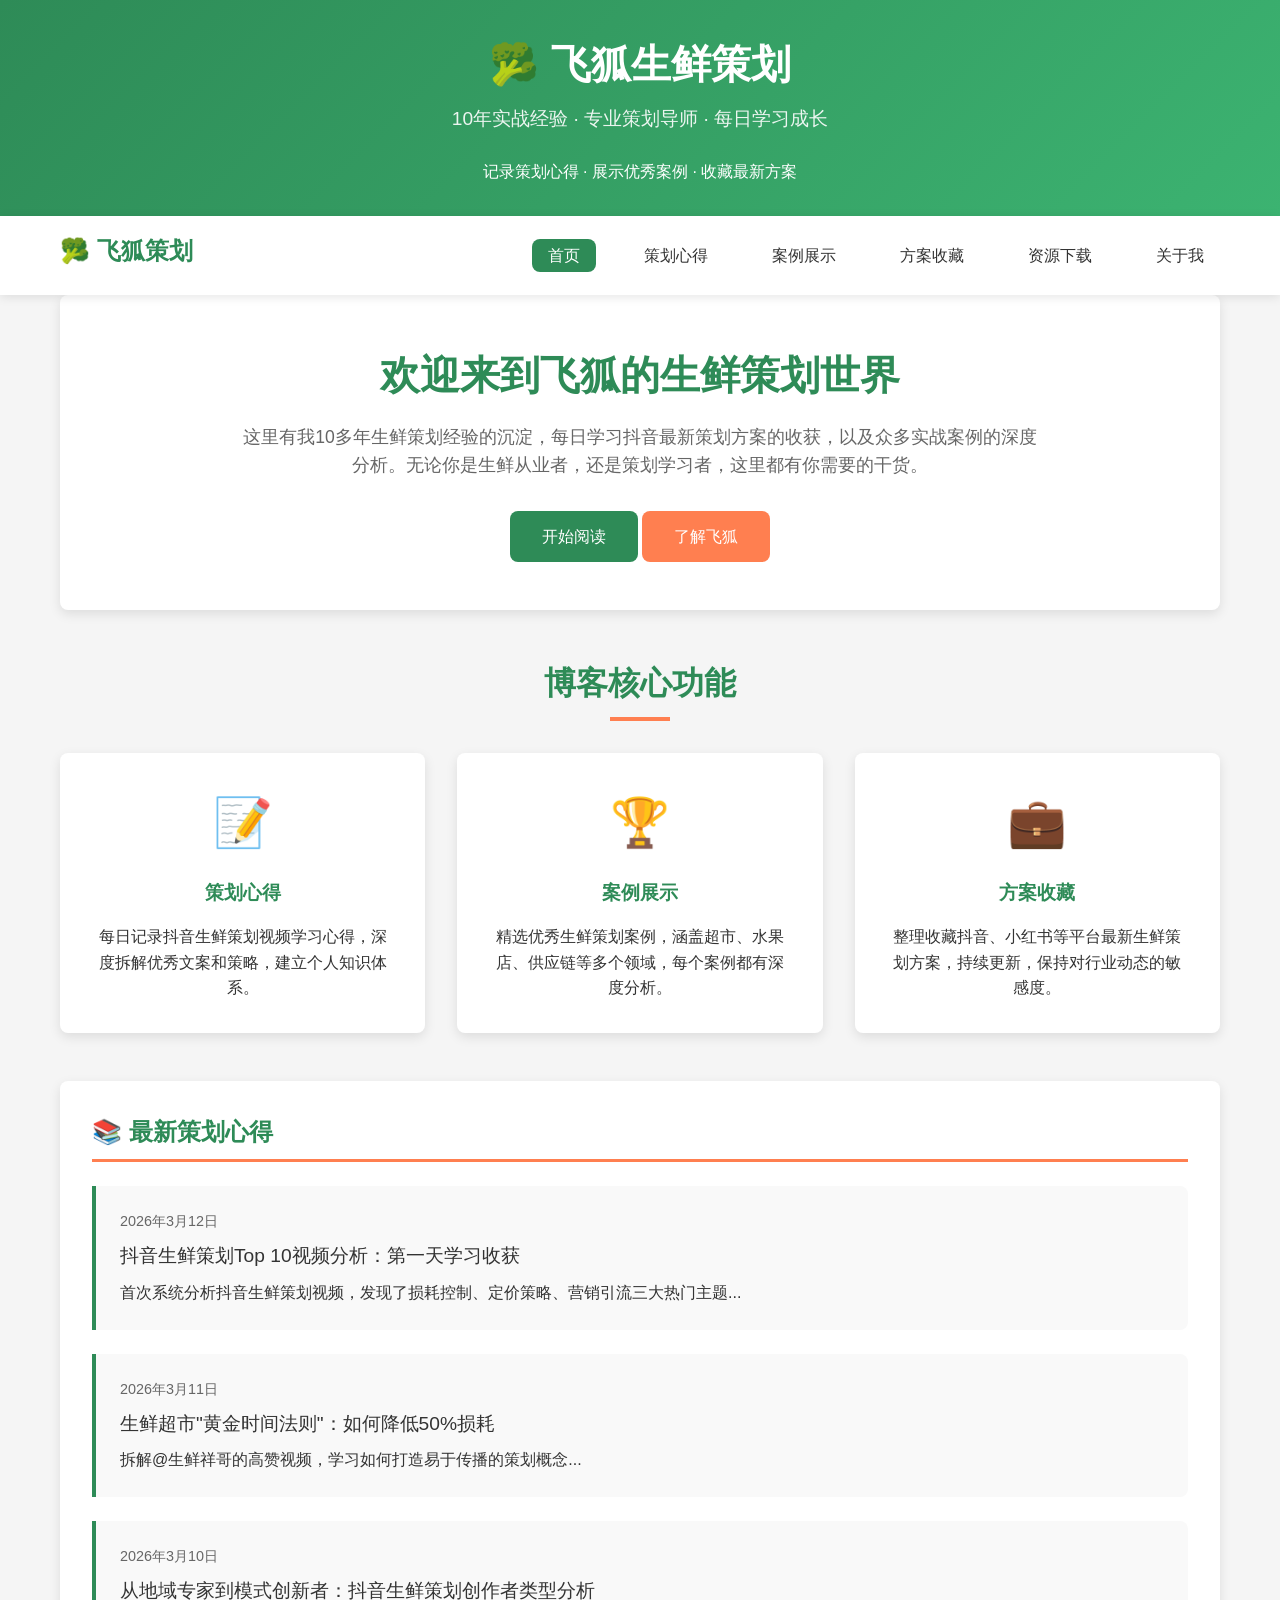
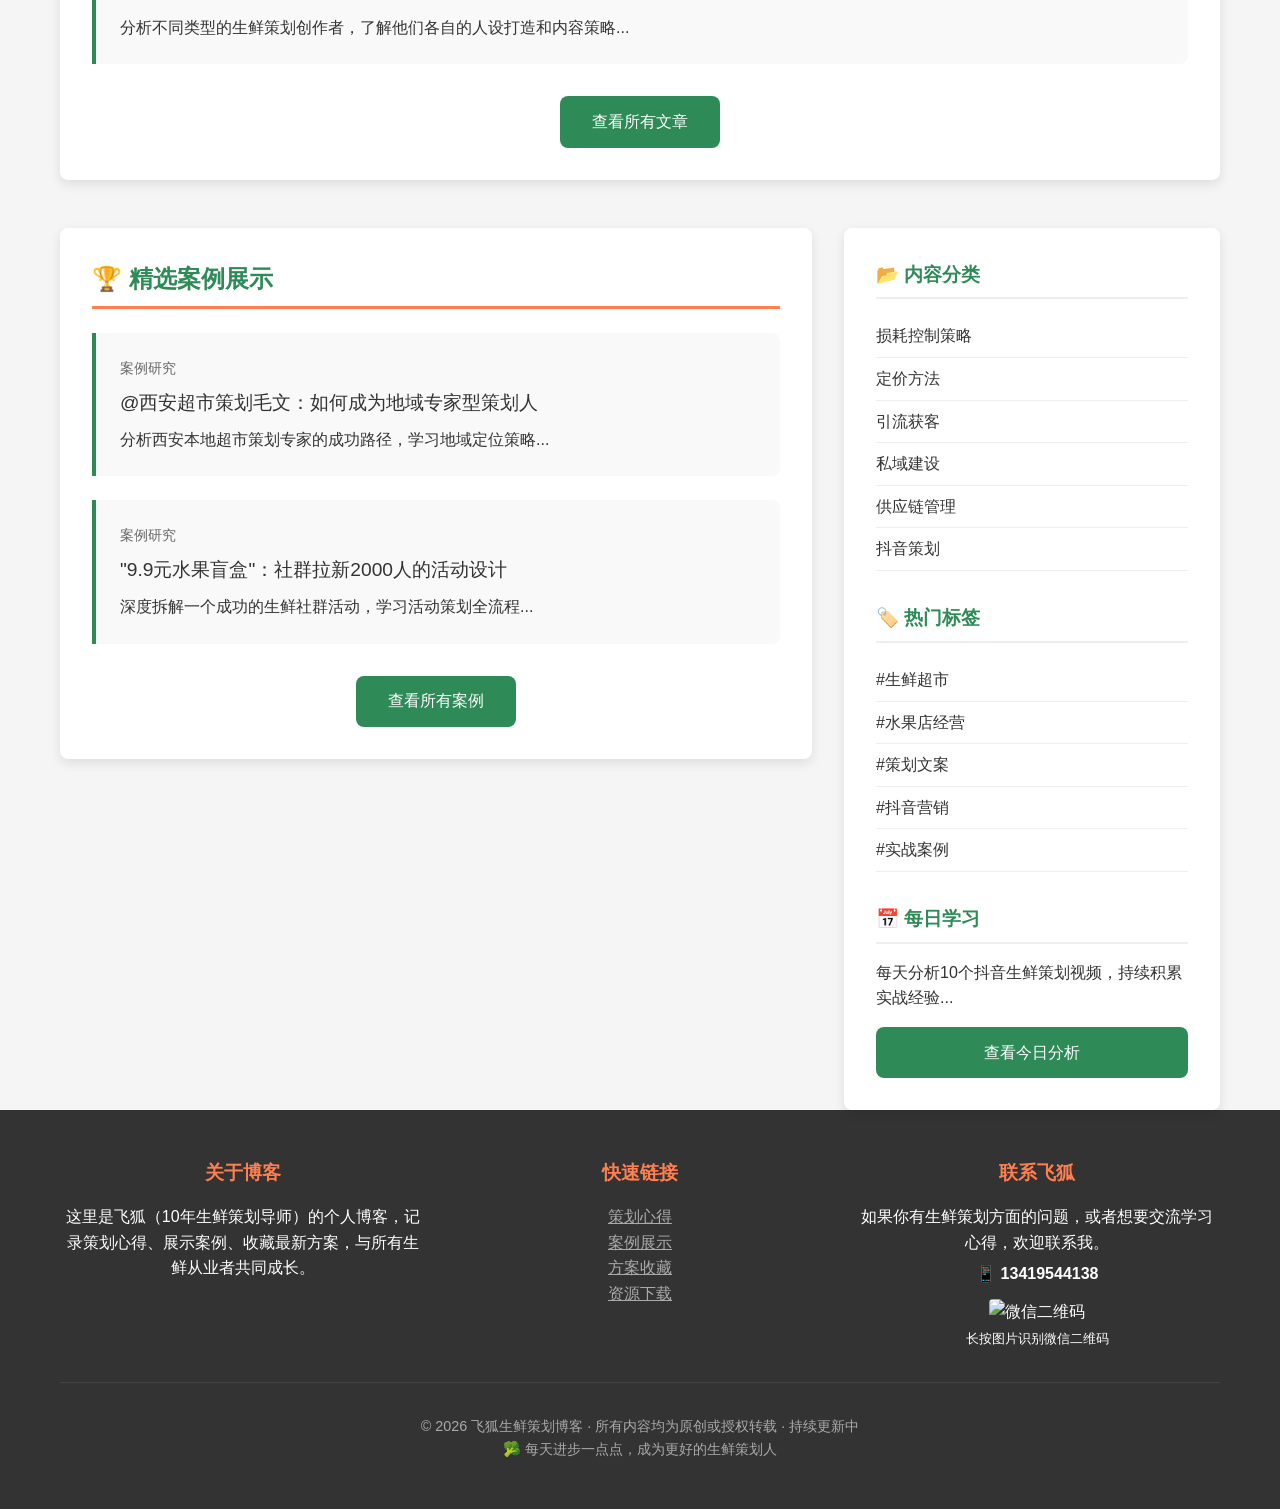
==== index.html @ ba827a5a "上传 index.html" ====
<!DOCTYPE html>
<html lang="zh-CN">
<head>
    <meta charset="UTF-8">
    <meta name="viewport" content="width=device-width, initial-scale=1.0">
    <title>飞狐生鲜策划 - 专业策划导师的博客</title>
    <style>
        /* 基础样式 */
        :root {
            --primary-color: #2E8B57; /* 森林绿 - 代表生鲜 */
            --secondary-color: #FF7F50; /* 珊瑚橙 - 代表活力 */
            --accent-color: #4682B4; /* 钢蓝色 - 代表专业 */
            --light-color: #F5F5F5;
            --dark-color: #333333;
            --border-radius: 8px;
            --box-shadow: 0 4px 12px rgba(0, 0, 0, 0.1);
            --transition: all 0.3s ease;
        }
        
        * {
            margin: 0;
            padding: 0;
            box-sizing: border-box;
        }
        
        body {
            font-family: 'Segoe UI', 'Microsoft YaHei', sans-serif;
            line-height: 1.6;
            color: var(--dark-color);
            background-color: var(--light-color);
        }
        
        .container {
            max-width: 1200px;
            margin: 0 auto;
            padding: 0 20px;
        }
        
        /* 头部样式 */
        header {
            background: linear-gradient(135deg, var(--primary-color), #3CB371);
            color: white;
            padding: 2rem 0;
            text-align: center;
            box-shadow: var(--box-shadow);
        }
        
        .logo {
            font-size: 2.5rem;
            font-weight: bold;
            margin-bottom: 0.5rem;
        }
        
        .tagline {
            font-size: 1.2rem;
            opacity: 0.9;
            margin-bottom: 1.5rem;
        }
        
        /* 导航栏 */
        nav {
            background-color: white;
            padding: 1rem 0;
            position: sticky;
            top: 0;
            z-index: 100;
            box-shadow: 0 2px 10px rgba(0, 0, 0, 0.1);
        }
        
        .nav-container {
            display: flex;
            justify-content: space-between;
            align-items: center;
        }
        
        .nav-links {
            display: flex;
            gap: 2rem;
            list-style: none;
        }
        
        .nav-links a {
            text-decoration: none;
            color: var(--dark-color);
            font-weight: 500;
            padding: 0.5rem 1rem;
            border-radius: var(--border-radius);
            transition: var(--transition);
        }
        
        .nav-links a:hover {
            background-color: var(--primary-color);
            color: white;
        }
        
        .nav-links a.active {
            background-color: var(--primary-color);
            color: white;
        }
        
        /* 主要内容区 */
        main {
            padding: 3rem 0;
        }
        
        .hero {
            text-align: center;
            padding: 3rem 0;
            margin-bottom: 3rem;
            background: white;
            border-radius: var(--border-radius);
            box-shadow: var(--box-shadow);
        }
        
        .hero h1 {
            font-size: 2.5rem;
            color: var(--primary-color);
            margin-bottom: 1rem;
        }
        
        .hero p {
            font-size: 1.1rem;
            max-width: 800px;
            margin: 0 auto 2rem;
            color: #666;
        }
        
        /* 功能卡片 */
        .features {
            display: grid;
            grid-template-columns: repeat(auto-fit, minmax(300px, 1fr));
            gap: 2rem;
            margin-bottom: 3rem;
        }
        
        .feature-card {
            background: white;
            padding: 2rem;
            border-radius: var(--border-radius);
            box-shadow: var(--box-shadow);
            transition: var(--transition);
            text-align: center;
        }
        
        .feature-card:hover {
            transform: translateY(-5px);
            box-shadow: 0 8px 20px rgba(0, 0, 0, 0.15);
        }
        
        .feature-icon {
            font-size: 3rem;
            color: var(--primary-color);
            margin-bottom: 1rem;
        }
        
        .feature-card h3 {
            color: var(--primary-color);
            margin-bottom: 1rem;
        }
        
        /* 最新内容 */
        .latest-content {
            background: white;
            padding: 2rem;
            border-radius: var(--border-radius);
            box-shadow: var(--box-shadow);
            margin-bottom: 3rem;
        }
        
        .latest-content h2 {
            color: var(--primary-color);
            margin-bottom: 1.5rem;
            padding-bottom: 0.5rem;
            border-bottom: 3px solid var(--secondary-color);
        }
        
        .article-list {
            display: grid;
            gap: 1.5rem;
        }
        
        .article-item {
            padding: 1.5rem;
            border-left: 4px solid var(--primary-color);
            background: #F9F9F9;
            border-radius: 0 var(--border-radius) var(--border-radius) 0;
            transition: var(--transition);
        }
        
        .article-item:hover {
            background: #F0F8FF;
            transform: translateX(5px);
        }
        
        .article-date {
            color: #666;
            font-size: 0.9rem;
            margin-bottom: 0.5rem;
        }
        
        .article-title {
            font-size: 1.2rem;
            color: var(--dark-color);
            text-decoration: none;
            display: block;
            margin-bottom: 0.5rem;
        }
        
        .article-title:hover {
            color: var(--primary-color);
        }
        
        /* 侧边栏 */
        .sidebar {
            background: white;
            padding: 2rem;
            border-radius: var(--border-radius);
            box-shadow: var(--box-shadow);
        }
        
        .sidebar h3 {
            color: var(--primary-color);
            margin-bottom: 1rem;
            padding-bottom: 0.5rem;
            border-bottom: 2px solid #EEE;
        }
        
        .category-list, .tag-list {
            list-style: none;
        }
        
        .category-list li, .tag-list li {
            padding: 0.5rem 0;
            border-bottom: 1px solid #EEE;
        }
        
        .category-list a, .tag-list a {
            color: var(--dark-color);
            text-decoration: none;
            transition: var(--transition);
        }
        
        .category-list a:hover, .tag-list a:hover {
            color: var(--primary-color);
            padding-left: 5px;
        }
        
        /* 页脚 */
        footer {
            background-color: var(--dark-color);
            color: white;
            padding: 3rem 0;
            text-align: center;
        }
        
        .footer-content {
            display: grid;
            grid-template-columns: repeat(auto-fit, minmax(250px, 1fr));
            gap: 2rem;
            margin-bottom: 2rem;
        }
        
        .footer-section h3 {
            color: var(--secondary-color);
            margin-bottom: 1rem;
        }
        
        .copyright {
            padding-top: 2rem;
            border-top: 1px solid #444;
            color: #AAA;
            font-size: 0.9rem;
        }
        
        /* 响应式设计 */
        @media (max-width: 768px) {
            .nav-container {
                flex-direction: column;
                gap: 1rem;
            }
            
            .nav-links {
                flex-wrap: wrap;
                justify-content: center;
            }
            
            .hero h1 {
                font-size: 2rem;
            }
            
            .features {
                grid-template-columns: 1fr;
            }
        }
        
        /* 工具类 */
        .btn {
            display: inline-block;
            padding: 0.8rem 2rem;
            background-color: var(--primary-color);
            color: white;
            text-decoration: none;
            border-radius: var(--border-radius);
            font-weight: 500;
            transition: var(--transition);
            border: none;
            cursor: pointer;
        }
        
        .btn:hover {
            background-color: #26734d;
            transform: translateY(-2px);
        }
        
        .btn-secondary {
            background-color: var(--secondary-color);
        }
        
        .btn-secondary:hover {
            background-color: #e56b37;
        }
        
        .section-title {
            font-size: 2rem;
            color: var(--primary-color);
            text-align: center;
            margin-bottom: 2rem;
            position: relative;
        }
        
        .section-title::after {
            content: '';
            display: block;
            width: 60px;
            height: 4px;
            background-color: var(--secondary-color);
            margin: 0.5rem auto;
        }
    </style>
</head>
<body>
    <!-- 头部 -->
    <header>
        <div class="container">
            <div class="logo">🥦 飞狐生鲜策划</div>
            <div class="tagline">10年实战经验 · 专业策划导师 · 每日学习成长</div>
            <p>记录策划心得 · 展示优秀案例 · 收藏最新方案</p>
        </div>
    </header>

    <!-- 导航栏 -->
    <nav>
        <div class="container nav-container">
            <div class="logo" style="color: var(--primary-color); font-size: 1.5rem;">🥦 飞狐策划</div>
            <ul class="nav-links">
                <li><a href="index.html" class="active">首页</a></li>
                <li><a href="blog.html">策划心得</a></li>
                <li><a href="cases.html">案例展示</a></li>
                <li><a href="collection.html">方案收藏</a></li>
                <li><a href="resources.html">资源下载</a></li>
                <li><a href="about.html">关于我</a></li>
            </ul>
        </div>
    </nav>

    <!-- 主要内容 -->
    <main class="container">
        <!-- 英雄区域 -->
        <section class="hero">
            <h1>欢迎来到飞狐的生鲜策划世界</h1>
            <p>这里有我10多年生鲜策划经验的沉淀，每日学习抖音最新策划方案的收获，以及众多实战案例的深度分析。无论你是生鲜从业者，还是策划学习者，这里都有你需要的干货。</p>
            <a href="blog.html" class="btn">开始阅读</a>
            <a href="about.html" class="btn btn-secondary">了解飞狐</a>
        </section>

        <!-- 核心功能 -->
        <h2 class="section-title">博客核心功能</h2>
        <section class="features">
            <div class="feature-card">
                <div class="feature-icon">📝</div>
                <h3>策划心得</h3>
                <p>每日记录抖音生鲜策划视频学习心得，深度拆解优秀文案和策略，建立个人知识体系。</p>
            </div>
            
            <div class="feature-card">
                <div class="feature-icon">🏆</div>
                <h3>案例展示</h3>
                <p>精选优秀生鲜策划案例，涵盖超市、水果店、供应链等多个领域，每个案例都有深度分析。</p>
            </div>
            
            <div class="feature-card">
                <div class="feature-icon">💼</div>
                <h3>方案收藏</h3>
                <p>整理收藏抖音、小红书等平台最新生鲜策划方案，持续更新，保持对行业动态的敏感度。</p>
            </div>
        </section>

        <!-- 最新内容 -->
        <section class="latest-content">
            <h2>📚 最新策划心得</h2>
            <div class="article-list">
                <article class="article-item">
                    <div class="article-date">2026年3月12日</div>
                    <a href="article1.html" class="article-title">抖音生鲜策划Top 10视频分析：第一天学习收获</a>
                    <p>首次系统分析抖音生鲜策划视频，发现了损耗控制、定价策略、营销引流三大热门主题...</p>
                </article>
                
                <article class="article-item">
                    <div class="article-date">2026年3月11日</div>
                    <a href="article2.html" class="article-title">生鲜超市"黄金时间法则"：如何降低50%损耗</a>
                    <p>拆解@生鲜祥哥的高赞视频，学习如何打造易于传播的策划概念...</p>
                </article>
                
                <article class="article-item">
                    <div class="article-date">2026年3月10日</div>
                    <a href="article3.html" class="article-title">从地域专家到模式创新者：抖音生鲜策划创作者类型分析</a>
                    <p>分析不同类型的生鲜策划创作者，了解他们各自的人设打造和内容策略...</p>
                </article>
            </div>
            <div style="text-align: center; margin-top: 2rem;">
                <a href="blog.html" class="btn">查看所有文章</a>
            </div>
        </section>

        <!-- 侧边栏 -->
        <div style="display: grid; grid-template-columns: 2fr 1fr; gap: 2rem;">
            <div>
                <section class="latest-content">
                    <h2>🏆 精选案例展示</h2>
                    <div class="article-list">
                        <article class="article-item">
                            <div class="article-date">案例研究</div>
                            <a href="case1.html" class="article-title">@西安超市策划毛文：如何成为地域专家型策划人</a>
                            <p>分析西安本地超市策划专家的成功路径，学习地域定位策略...</p>
                        </article>
                        
                        <article class="article-item">
                            <div class="article-date">案例研究</div>
                            <a href="case2.html" class="article-title">"9.9元水果盲盒"：社群拉新2000人的活动设计</a>
                            <p>深度拆解一个成功的生鲜社群活动，学习活动策划全流程...</p>
                        </article>
                    </div>
                    <div style="text-align: center; margin-top: 2rem;">
                        <a href="cases.html" class="btn">查看所有案例</a>
                    </div>
                </section>
            </div>
            
            <div class="sidebar">
                <h3>📂 内容分类</h3>
                <ul class="category-list">
                    <li><a href="#">损耗控制策略</a></li>
                    <li><a href="#">定价方法</a></li>
                    <li><a href="#">引流获客</a></li>
                    <li><a href="#">私域建设</a></li>
                    <li><a href="#">供应链管理</a></li>
                    <li><a href="#">抖音策划</a></li>
                </ul>
                
                <h3 style="margin-top: 2rem;">🏷️ 热门标签</h3>
                <ul class="tag-list">
                    <li><a href="#">#生鲜超市</a></li>
                    <li><a href="#">#水果店经营</a></li>
                    <li><a href="#">#策划文案</a></li>
                    <li><a href="#">#抖音营销</a></li>
                    <li><a href="#">#实战案例</a></li>
                </ul>
                
                <h3 style="margin-top: 2rem;">📅 每日学习</h3>
                <p>每天分析10个抖音生鲜策划视频，持续积累实战经验...</p>
                <a href="daily.html" class="btn" style="margin-top: 1rem; display: block; text-align: center;">查看今日分析</a>
            </div>
        </div>
    </main>

    <!-- 页脚 -->
    <footer>
        <div class="container">
            <div class="footer-content">
                <div class="footer-section">
                    <h3>关于博客</h3>
                    <p>这里是飞狐（10年生鲜策划导师）的个人博客，记录策划心得、展示案例、收藏最新方案，与所有生鲜从业者共同成长。</p>
                </div>
                
                <div class="footer-section">
                    <h3>快速链接</h3>
                    <ul style="list-style: none;">
                        <li><a href="blog.html" style="color: #AAA;">策划心得</a></li>
                        <li><a href="cases.html" style="color: #AAA;">案例展示</a></li>
                        <li><a href="collection.html" style="color: #AAA;">方案收藏</a></li>
                        <li><a href="resources.html" style="color: #AAA;">资源下载</a></li>
                    </ul>
                </div>
                
                <div class="footer-section">
                    <h3>联系飞狐</h3>
                    <p>如果你有生鲜策划方面的问题，或者想要交流学习心得，欢迎联系我。</p>
                    <a href="tel:13419544138" style="display:block;font-weight:700;font-size:1rem;color:inherit;text-decoration:none;margin:6px 0;">📱 13419544138</a>
                    <img src="wx.jpg" alt="微信二维码" style="width:100px;height:100px;object-fit:contain;margin-top:6px;border-radius:4px;"/><br/>
                    <small>长按图片识别微信二维码</small>
                </div>
            </div>
            
            <div class="copyright">
                <p>© 2026 飞狐生鲜策划博客 · 所有内容均为原创或授权转载 · 持续更新中</p>
                <p>🥦 每天进步一点点，成为更好的生鲜策划人</p>
            </div>
        </div>
    </footer>

    <script>
        // 简单的交互效果
        document.addEventListener('DOMContentLoaded', function() {
            // 导航栏活动状态
            const currentPage = window.location.pathname.split('/').pop();
            const navLinks = document.querySelectorAll('.nav-links a');
            
            navLinks.forEach(link => {
                if (link.getAttribute('href') === currentPage) {
                    link.classList.add('active');
                } else {
                    link.classList.remove('active');
                }
            });
            
            // 文章点击效果
            const articles = document.querySelectorAll('.article-item');
            articles.forEach(article => {
                article.addEventListener('click', function(e) {
                    if (e.target.tagName !== 'A') {
                        const link = this.querySelector('.article-title');
                        if (link) {
                            window.location.href = link.href;
                        }
                    }
                });
            });
            
            // 欢迎消息
            console.log('🥦 欢迎来到飞狐生鲜策划博客！');
            console.log('💡 每天分析10个抖音生鲜策划视频，持续积累实战经验');
        });
    </script>
</body>
</html>
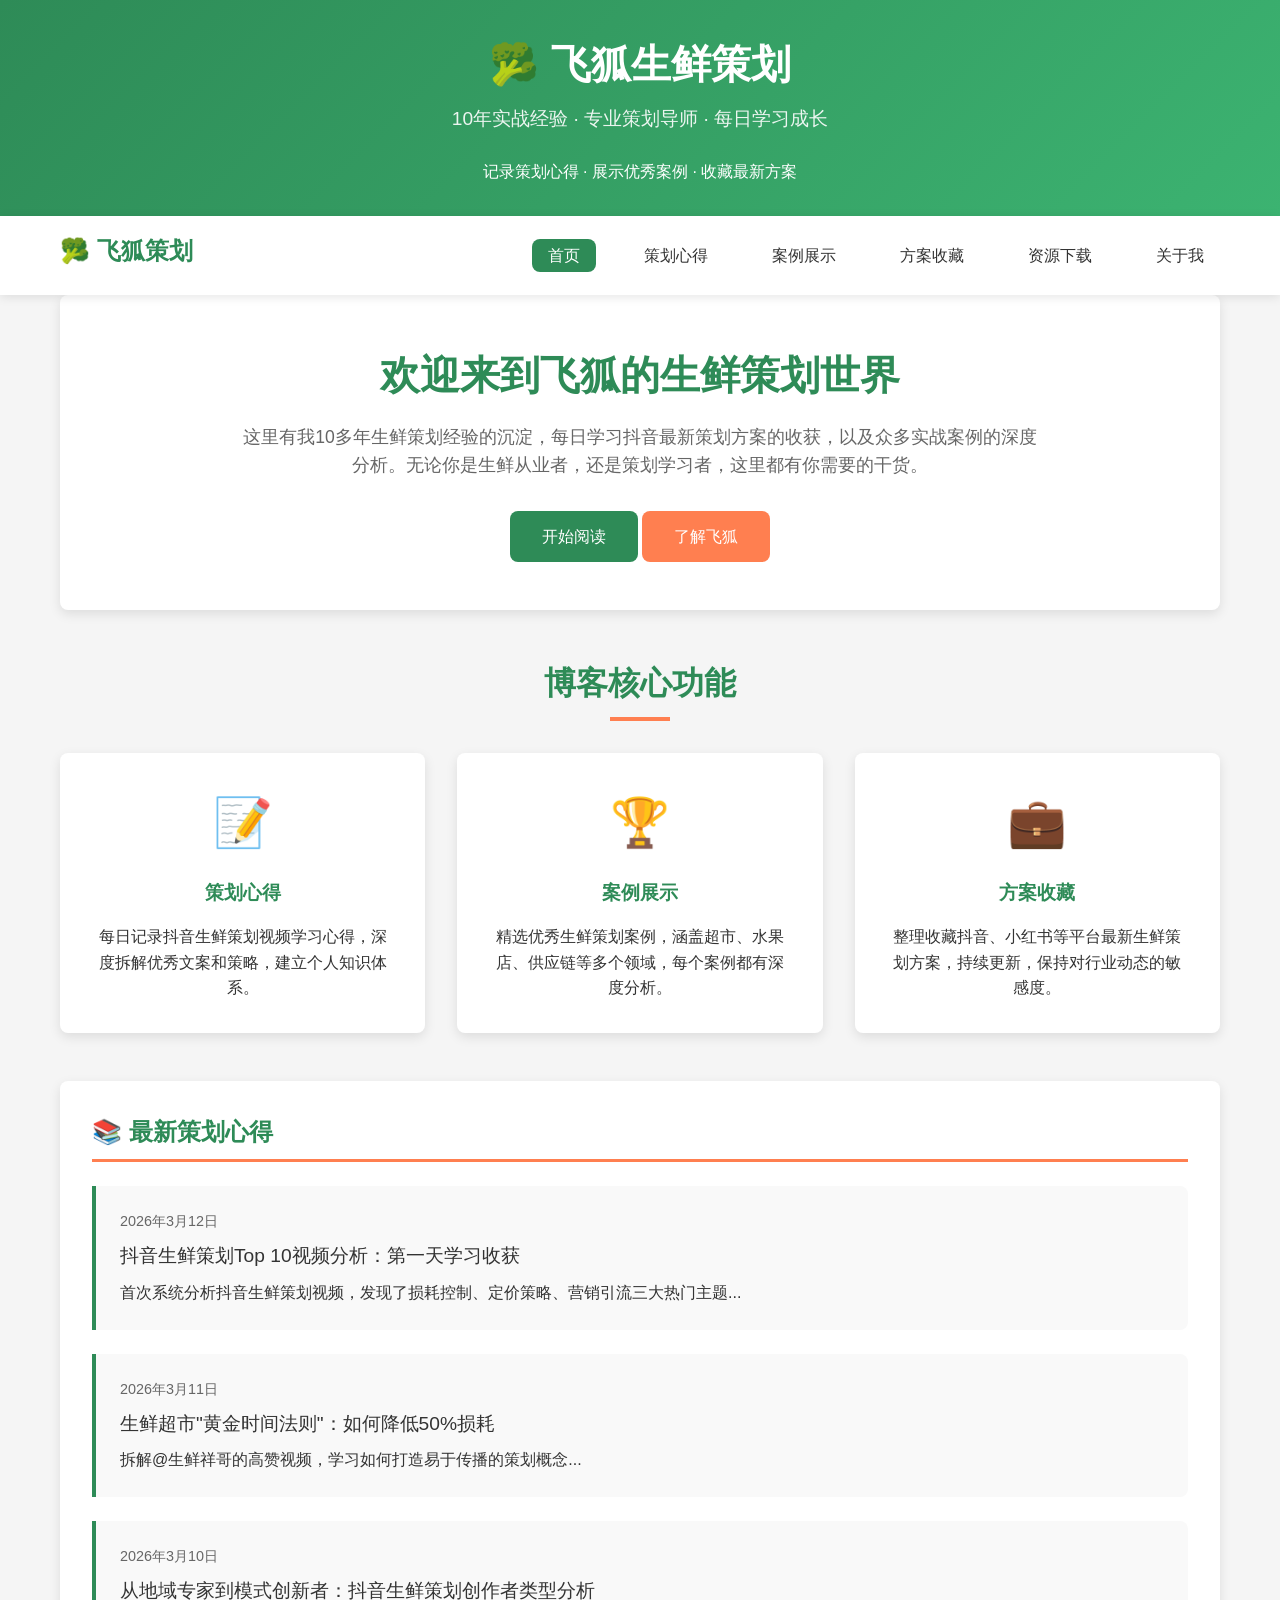
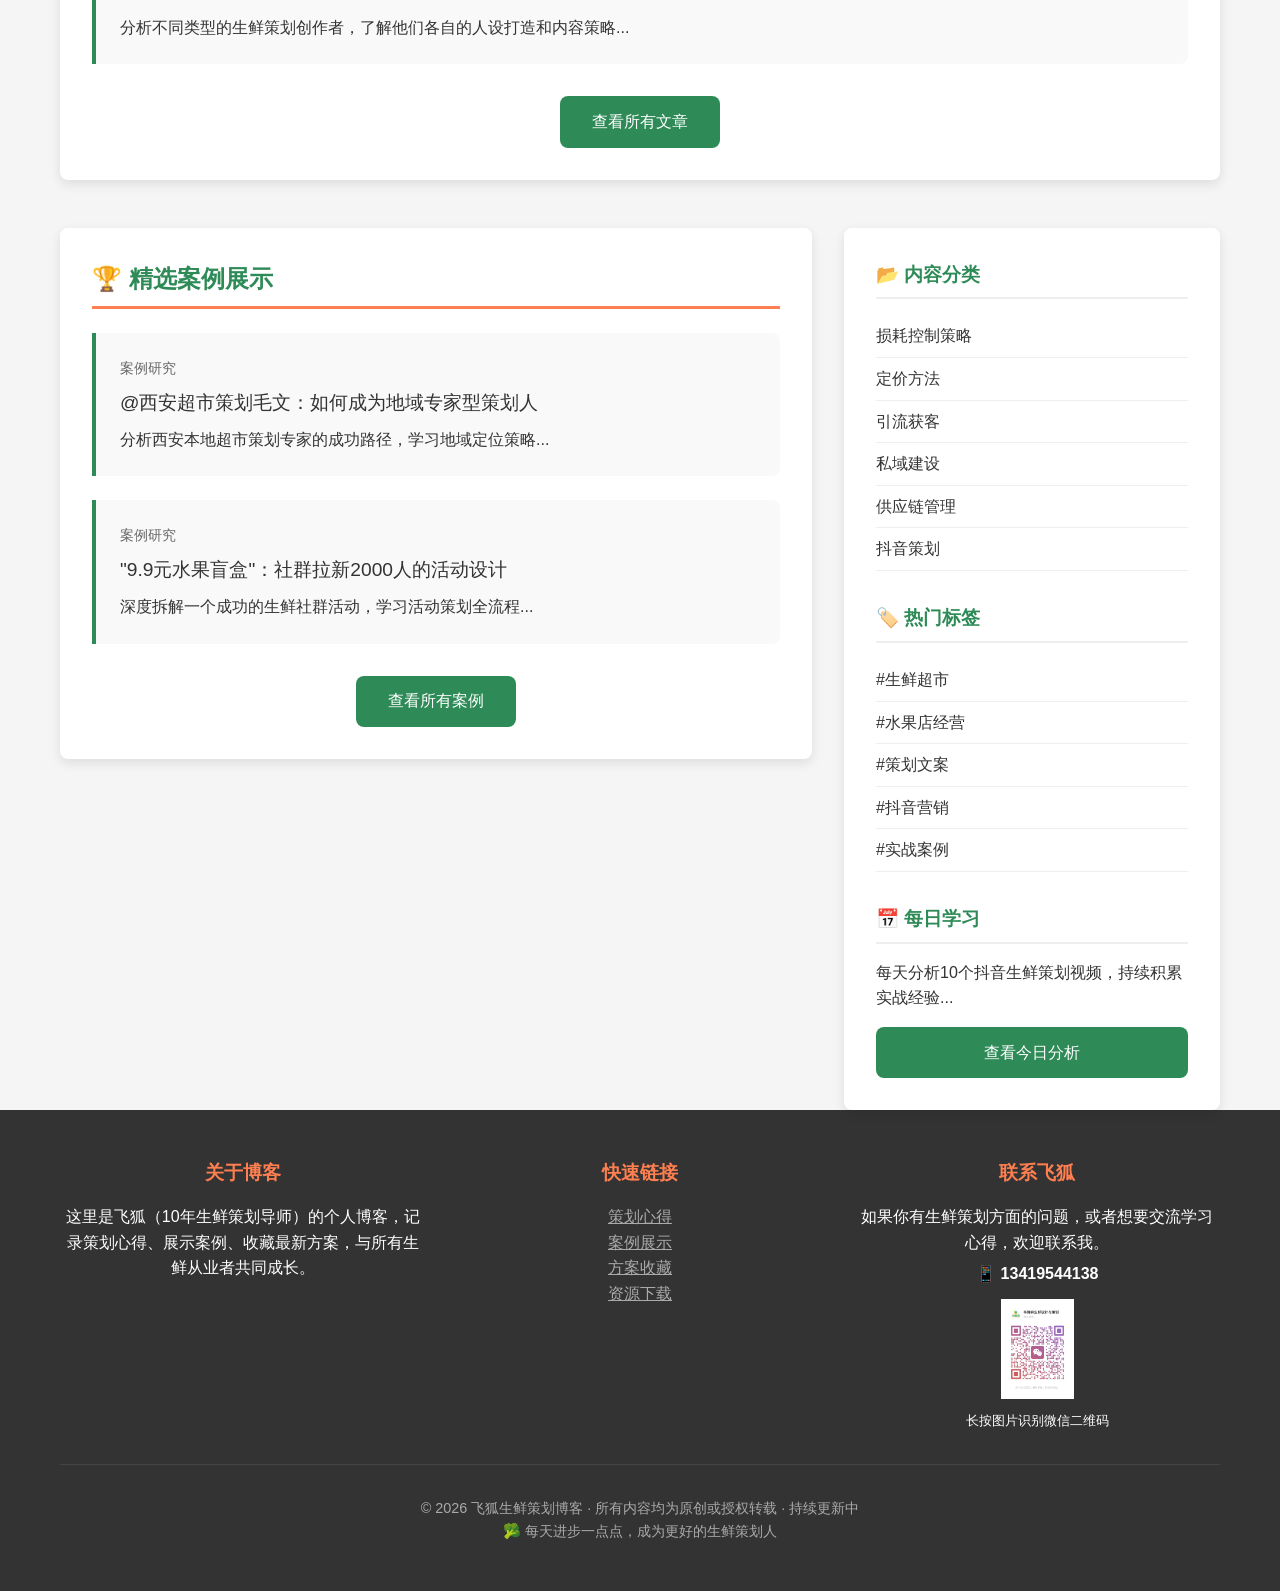
==== commit 61002586: "更新 index.html" ====
--- a/index.html
+++ b/index.html
@@ -3,7 +3,8 @@
 <head>
     <meta charset="UTF-8">
     <meta name="viewport" content="width=device-width, initial-scale=1.0">
-    <title>飞狐生鲜策划 - 专业策划导师的博客</title>
+    <title>飞狐生鲜策划 - 专业策划导师的博客</title>
+  <link rel="icon" href="logo1.png" type="image/png"/>
     <style>
         /* 基础样式 */
         :root {
